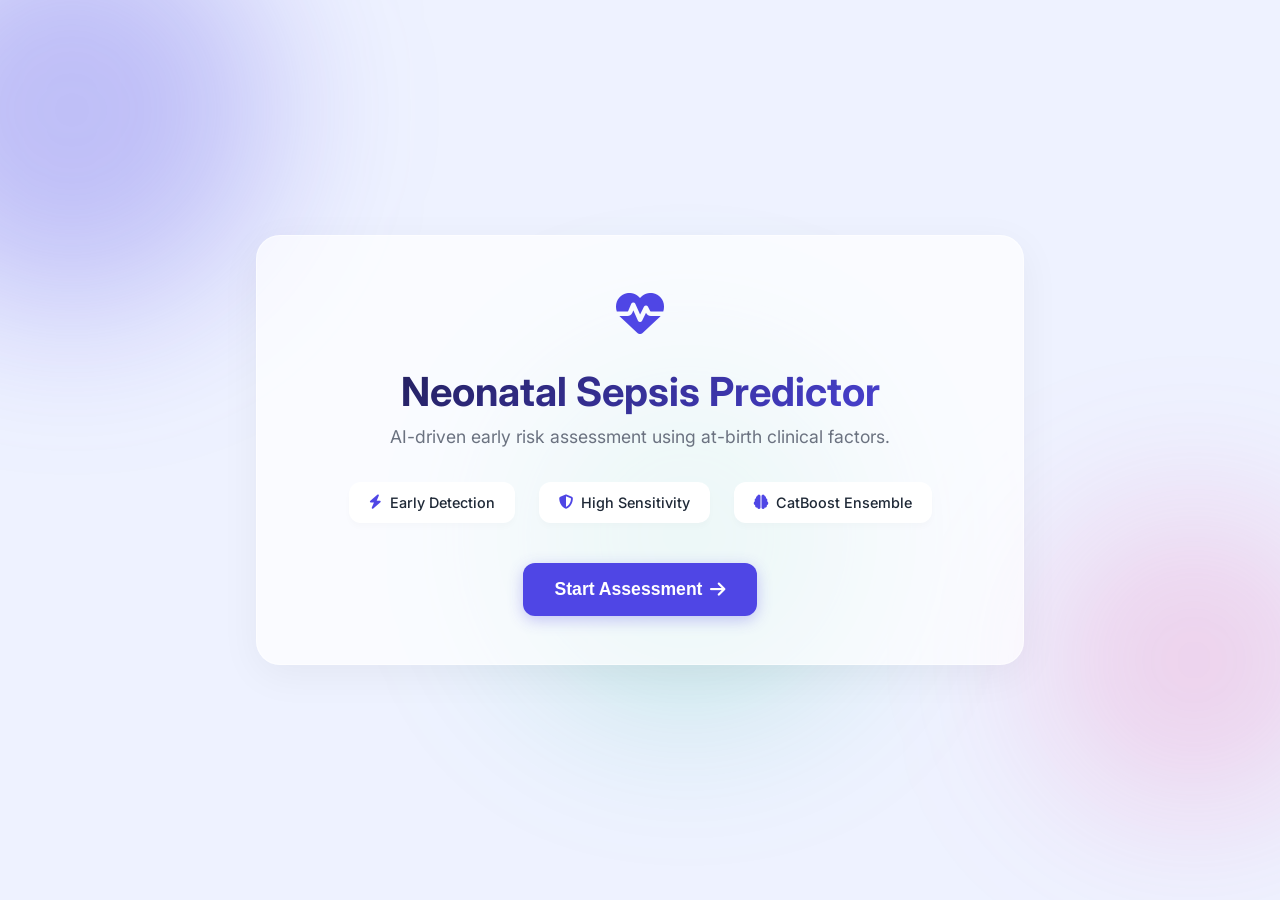
==== index.html @ ee47364d "fix: restructure for native zero-config vercel deployment" ====
<!DOCTYPE html>
<html lang="en">
<head>
    <meta charset="UTF-8">
    <meta name="viewport" content="width=device-width, initial-scale=1.0">
    <title>Neonatal Sepsis Predictor</title>
    <meta name="description" content="AI Early Sepsis Detection derived from clinical at-birth features.">
    <link rel="preconnect" href="https://fonts.googleapis.com">
    <link rel="preconnect" href="https://fonts.gstatic.com" crossorigin>
    <link href="https://fonts.googleapis.com/css2?family=Inter:wght@300;400;500;600;700&display=swap" rel="stylesheet">
    <link rel="stylesheet" href="styles.css">
    <!-- FontAwesome for icons -->
    <link rel="stylesheet" href="https://cdnjs.cloudflare.com/ajax/libs/font-awesome/6.4.0/css/all.min.css">
</head>
<body>
    
    <!-- Background Elements -->
    <div class="blob blob-1"></div>
    <div class="blob blob-2"></div>
    <div class="blob blob-3"></div>

    <div class="app-container">
        <!-- Landing Section -->
        <section id="landing" class="screen active">
            <div class="glass-panel landing-content">
                <div class="icon-pulse">
                    <i class="fa-solid fa-heart-pulse"></i>
                </div>
                <h1>Neonatal Sepsis Predictor</h1>
                <p class="subtitle">AI-driven early risk assessment using at-birth clinical factors.</p>
                
                <div class="features">
                    <div class="feature">
                        <i class="fa-solid fa-bolt"></i>
                        <span>Early Detection</span>
                    </div>
                    <div class="feature">
                        <i class="fa-solid fa-shield-halved"></i>
                        <span>High Sensitivity</span>
                    </div>
                    <div class="feature">
                        <i class="fa-solid fa-brain"></i>
                        <span>CatBoost Ensemble</span>
                    </div>
                </div>

                <button id="start-btn" class="btn btn-primary">
                    Start Assessment <i class="fa-solid fa-arrow-right"></i>
                </button>
            </div>
        </section>

        <!-- Prediction Form Section -->
        <section id="assessment" class="screen">
            <div class="glass-panel form-panel">
                <button class="back-btn" onclick="showScreen('landing')">
                    <i class="fa-solid fa-arrow-left"></i> Back
                </button>
                
                <h2>Clinical Assessment</h2>
                <p class="panel-desc">Enter the at-birth features below to evaluate early sepsis risk.</p>
                
                <form id="prediction-form">
                    <div class="form-grid">
                        <div class="form-group">
                            <label>Gestational Age (Weeks) <span class="req">*</span></label>
                            <input type="number" step="0.1" id="gestational_age_weeks" required placeholder="e.g. 38.5">
                        </div>

                        <div class="form-group">
                            <label>Birth Weight (kg) <span class="req">*</span></label>
                            <input type="number" step="0.01" id="birth_weight_kg" required placeholder="e.g. 3.2">
                        </div>

                        <div class="form-group">
                            <label>Maternal Age (Years) <span class="req">*</span></label>
                            <input type="number" step="1" id="maternal_age" required placeholder="e.g. 28">
                        </div>

                        <div class="form-group">
                            <label>Apgar 1 min <span class="req">*</span></label>
                            <input type="number" step="1" id="apgar_1min" required placeholder="e.g. 8">
                        </div>

                        <div class="form-group">
                            <label>Apgar 5 min <span class="req">*</span></label>
                            <input type="number" step="1" id="apgar_5min" required placeholder="e.g. 9">
                        </div>

                        <div class="form-group">
                            <label>Delivery Mode <span class="req">*</span></label>
                            <select id="delivery_mode" required>
                                <option value="Vaginal">Vaginal</option>
                                <option value="Cesarean">Cesarean</option>
                                <option value="Other">Other</option>
                            </select>
                        </div>
                    </div>

                    <h3 class="subsection-title">Conditions & Flags</h3>
                    <div class="checkbox-grid">
                        <label class="checkbox-label">
                            <input type="checkbox" id="low_birth_weight">
                            <span class="custom-checkbox"></span>
                            Low Birth Weight
                        </label>

                        <label class="checkbox-label">
                            <input type="checkbox" id="very_low_birth_weight">
                            <span class="custom-checkbox"></span>
                            Very Low Birth Weight
                        </label>

                        <label class="checkbox-label">
                            <input type="checkbox" id="young_mother">
                            <span class="custom-checkbox"></span>
                            Young Mother
                        </label>

                        <label class="checkbox-label">
                            <input type="checkbox" id="prom">
                            <span class="custom-checkbox"></span>
                            PROM (> 18h)
                        </label>

                        <label class="checkbox-label">
                            <input type="checkbox" id="maternal_infection">
                            <span class="custom-checkbox"></span>
                            Maternal Infection
                        </label>

                        <label class="checkbox-label">
                            <input type="checkbox" id="resuscitation_needed">
                            <span class="custom-checkbox"></span>
                            Resuscitation Needed
                        </label>
                    </div>

                    <button type="submit" class="btn btn-primary w-full" id="submit-btn">
                        <span>Analyze Risk</span>
                        <div class="loader" id="btn-loader" style="display: none;"></div>
                    </button>
                    <div id="form-error" class="error-text"></div>
                </form>
            </div>
        </section>

        <!-- Results Section -->
        <section id="results" class="screen">
            <div class="glass-panel result-panel">
                <div id="risk-badge" class="risk-badge">
                    <i class="fa-solid" id="risk-icon"></i>
                </div>
                
                <h2 id="risk-status">Risk Assessment</h2>
                
                <div class="prob-container">
                    <p class="prob-label">Overall Risk Probability</p>
                    <div class="prob-bar-bg">
                        <div class="prob-bar-fill" id="prob-fill"></div>
                    </div>
                    <p class="prob-value" id="prob-percentage">--%</p>
                </div>

                <div class="model-details">
                    <p>Powered by CatBoost Algorithm</p>
                    <p>Threshold for 85% Target Recall: <strong>40%</strong></p>
                </div>

                <p class="disclaimer">
                    <i class="fa-solid fa-triangle-exclamation"></i>
                    This tool is for clinical decision support only and should not replace clinical judgment.
                </p>

                <div class="action-buttons">
                    <button class="btn btn-secondary" onclick="showScreen('assessment')">Revise Data</button>
                    <button class="btn btn-primary" onclick="resetApp()">New Patient</button>
                </div>
            </div>
        </section>
    </div>

    <script src="app.js"></script>
</body>
</html>
---- styles.css ----
:root {
    --primary: #4F46E5;
    --primary-hover: #4338CA;
    --text-main: #1F2937;
    --text-muted: #6B7280;
    --bg-color: #EEF2FF;
    --glass-bg: rgba(255, 255, 255, 0.7);
    --glass-border: rgba(255, 255, 255, 0.5);
    --danger: #EF4444;
    --warning: #F59E0B;
    --success: #10B981;
}

* {
    box-sizing: border-box;
    margin: 0;
    padding: 0;
}

body {
    font-family: 'Inter', sans-serif;
    background-color: var(--bg-color);
    color: var(--text-main);
    min-height: 100vh;
    overflow-x: hidden;
    position: relative;
}

/* Background animated blobs for modern looks */
.blob {
    position: absolute;
    border-radius: 50%;
    filter: blur(80px);
    z-index: -1;
    animation: float 10s infinite ease-in-out alternate;
}

.blob-1 {
    width: 400px;
    height: 400px;
    background: rgba(79, 70, 229, 0.3);
    top: -10%;
    left: -10%;
}

.blob-2 {
    width: 300px;
    height: 300px;
    background: rgba(236, 72, 153, 0.2);
    bottom: 10%;
    right: -5%;
    animation-delay: 2s;
}

.blob-3 {
    width: 350px;
    height: 350px;
    background: rgba(16, 185, 129, 0.2);
    top: 40%;
    left: 40%;
    animation-delay: 4s;
}

@keyframes float {
    0% { transform: translate(0, 0) scale(1); }
    100% { transform: translate(30px, 50px) scale(1.1); }
}

.app-container {
    max-width: 800px;
    margin: 0 auto;
    padding: 2rem 1rem;
    min-height: 100vh;
    display: flex;
    align-items: center;
    justify-content: center;
}

.screen {
    display: none;
    width: 100%;
    animation: fadeIn 0.4s ease-out forwards;
}

.screen.active {
    display: block;
}

@keyframes fadeIn {
    from { opacity: 0; transform: translateY(10px); }
    to { opacity: 1; transform: translateY(0); }
}

/* Glassmorphism Panel */
.glass-panel {
    background: var(--glass-bg);
    backdrop-filter: blur(16px);
    -webkit-backdrop-filter: blur(16px);
    border: 1px solid var(--glass-border);
    border-radius: 24px;
    padding: 3rem 2rem;
    box-shadow: 0 10px 40px rgba(0, 0, 0, 0.05);
    text-align: center;
}

.form-panel {
    text-align: left;
    padding: 2.5rem;
}

h1 {
    font-size: 2.5rem;
    font-weight: 700;
    margin-bottom: 0.5rem;
    background: linear-gradient(135deg, #1E1B4B, #4F46E5);
    -webkit-background-clip: text;
    -webkit-text-fill-color: transparent;
}

h2 {
    font-size: 1.75rem;
    font-weight: 600;
    margin-bottom: 0.5rem;
}

.subtitle, .panel-desc {
    color: var(--text-muted);
    font-size: 1.1rem;
    margin-bottom: 2rem;
    line-height: 1.5;
}

.icon-pulse {
    font-size: 3rem;
    color: var(--primary);
    margin-bottom: 1.5rem;
    animation: pulse 2s infinite;
}

@keyframes pulse {
    0% { transform: scale(1); opacity: 1; }
    50% { transform: scale(1.1); opacity: 0.8; }
    100% { transform: scale(1); opacity: 1; }
}

.features {
    display: flex;
    justify-content: center;
    gap: 1.5rem;
    margin-bottom: 2.5rem;
    flex-wrap: wrap;
}

.feature {
    background: white;
    padding: 0.75rem 1.25rem;
    border-radius: 12px;
    font-size: 0.9rem;
    font-weight: 500;
    display: flex;
    align-items: center;
    gap: 0.5rem;
    box-shadow: 0 4px 6px rgba(0,0,0,0.02);
    color: var(--text-main);
}

.feature i {
    color: var(--primary);
}

.btn {
    padding: 1rem 2rem;
    border-radius: 12px;
    font-size: 1.1rem;
    font-weight: 600;
    cursor: pointer;
    transition: all 0.2s;
    border: none;
    display: inline-flex;
    align-items: center;
    justify-content: center;
    gap: 0.5rem;
}

.btn-primary {
    background: var(--primary);
    color: white;
    box-shadow: 0 4px 15px rgba(79, 70, 229, 0.3);
}

.btn-primary:hover {
    background: var(--primary-hover);
    transform: translateY(-2px);
    box-shadow: 0 6px 20px rgba(79, 70, 229, 0.4);
}

.btn-secondary {
    background: white;
    color: var(--text-main);
    border: 1px solid #E5E7EB;
}

.btn-secondary:hover {
    background: #F9FAFB;
    transform: translateY(-2px);
}

.w-full {
    width: 100%;
}

.back-btn {
    background: none;
    border: none;
    color: var(--text-muted);
    cursor: pointer;
    font-size: 0.9rem;
    font-weight: 500;
    margin-bottom: 1rem;
    transition: color 0.2s;
}

.back-btn:hover {
    color: var(--primary);
}

/* Form Styles */
.form-grid {
    display: grid;
    grid-template-columns: 1fr 1fr;
    gap: 1.5rem;
    margin-bottom: 2rem;
}

@media (max-width: 600px) {
    .form-grid {
        grid-template-columns: 1fr;
    }
}

.form-group {
    display: flex;
    flex-direction: column;
    gap: 0.4rem;
}

label {
    font-size: 0.9rem;
    font-weight: 500;
    color: var(--text-main);
}

.req {
    color: var(--danger);
}

input[type="number"], select {
    padding: 0.8rem 1rem;
    border-radius: 10px;
    border: 1px solid #D1D5DB;
    background: rgba(255, 255, 255, 0.8);
    font-family: inherit;
    font-size: 1rem;
    transition: all 0.2s;
    outline: none;
}

input[type="number"]:focus, select:focus {
    border-color: var(--primary);
    box-shadow: 0 0 0 3px rgba(79, 70, 229, 0.1);
}

.subsection-title {
    font-size: 1.1rem;
    font-weight: 600;
    margin-bottom: 1rem;
    padding-top: 1rem;
    border-top: 1px solid rgba(0,0,0,0.05);
}

.checkbox-grid {
    display: grid;
    grid-template-columns: 1fr 1fr;
    gap: 1rem;
    margin-bottom: 2rem;
}

.checkbox-label {
    display: flex;
    align-items: center;
    gap: 0.75rem;
    cursor: pointer;
    user-select: none;
}

.checkbox-label input {
    display: none;
}

.custom-checkbox {
    width: 20px;
    height: 20px;
    border-radius: 6px;
    border: 2px solid #D1D5DB;
    background: white;
    position: relative;
    transition: all 0.2s;
}

.checkbox-label input:checked + .custom-checkbox {
    background: var(--primary);
    border-color: var(--primary);
}

.checkbox-label input:checked + .custom-checkbox::after {
    content: '\f00c';
    font-family: 'Font Awesome 6 Free';
    font-weight: 900;
    color: white;
    font-size: 0.7rem;
    position: absolute;
    top: 50%;
    left: 50%;
    transform: translate(-50%, -50%);
}

.error-text {
    color: var(--danger);
    font-size: 0.9rem;
    margin-top: 1rem;
    text-align: center;
}

.loader {
    width: 20px;
    height: 20px;
    border: 3px solid rgba(255, 255, 255, 0.3);
    border-top-color: white;
    border-radius: 50%;
    animation: spin 1s linear infinite;
}

@keyframes spin {
    100% { transform: rotate(360deg); }
}

/* Result Styles */
.result-panel {
    display: flex;
    flex-direction: column;
    align-items: center;
}

.risk-badge {
    width: 80px;
    height: 80px;
    border-radius: 50%;
    display: flex;
    align-items: center;
    justify-content: center;
    font-size: 2.5rem;
    color: white;
    margin-bottom: 1.5rem;
}

.risk-badge.high {
    background: linear-gradient(135deg, #EF4444, #B91C1C);
    box-shadow: 0 10px 25px rgba(239, 68, 68, 0.3);
}

.risk-badge.low {
    background: linear-gradient(135deg, #10B981, #047857);
    box-shadow: 0 10px 25px rgba(16, 185, 129, 0.3);
}

.prob-container {
    width: 100%;
    max-width: 400px;
    margin: 2rem 0;
}

.prob-label {
    text-align: left;
    font-weight: 500;
    margin-bottom: 0.5rem;
}

.prob-bar-bg {
    width: 100%;
    height: 12px;
    background: #E5E7EB;
    border-radius: 10px;
    overflow: hidden;
}

.prob-bar-fill {
    height: 100%;
    width: 0%;
    transition: width 1s cubic-bezier(0.4, 0, 0.2, 1);
}

.high-risk-segment .prob-bar-fill { background: var(--danger); }
.low-risk-segment .prob-bar-fill { background: var(--success); }

.prob-value {
    text-align: right;
    font-size: 0.9rem;
    font-weight: 600;
    margin-top: 0.5rem;
}

.model-details {
    background: rgba(0,0,0,0.03);
    padding: 1rem;
    border-radius: 12px;
    font-size: 0.9rem;
    color: var(--text-muted);
    margin-bottom: 2rem;
    width: 100%;
}

.disclaimer {
    font-size: 0.85rem;
    color: var(--warning);
    margin-bottom: 2rem;
    display: flex;
    align-items: center;
    gap: 0.5rem;
    justify-content: center;
}

.action-buttons {
    display: flex;
    gap: 1rem;
    width: 100%;
    justify-content: center;
}
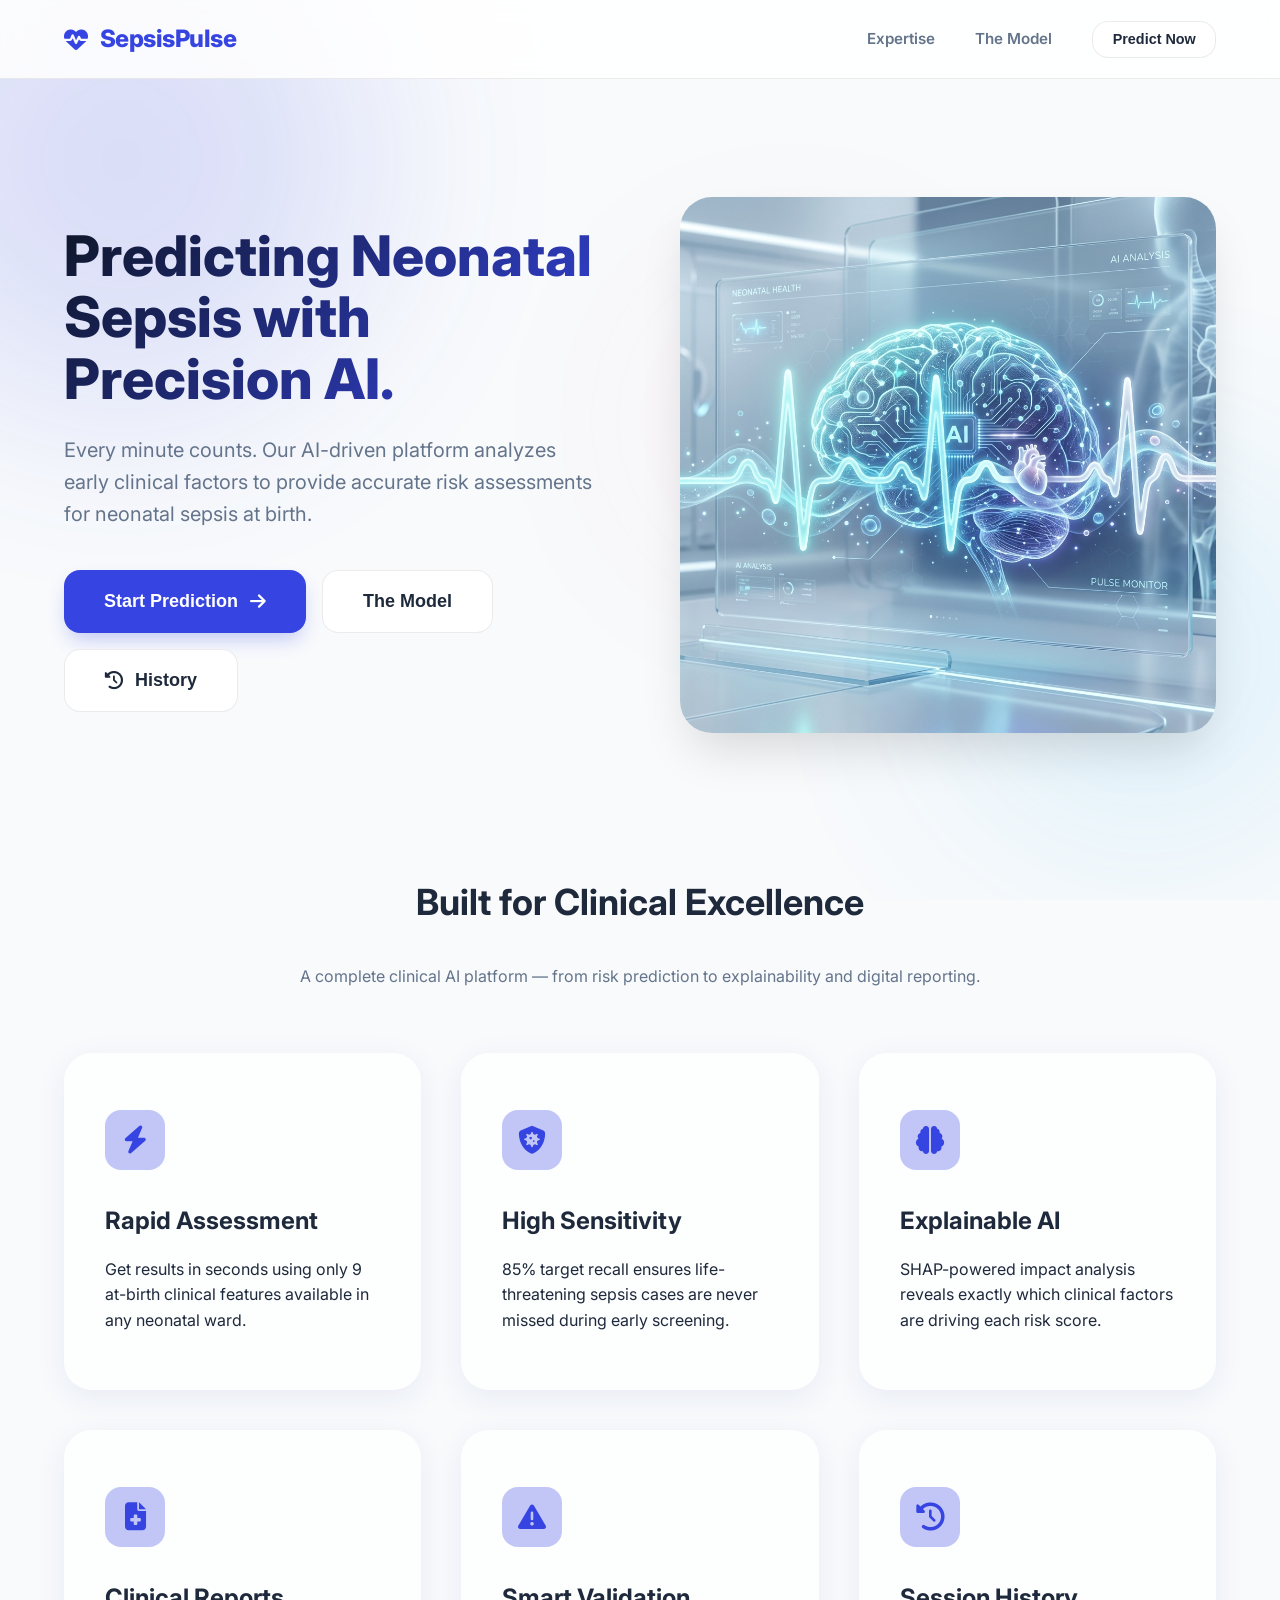
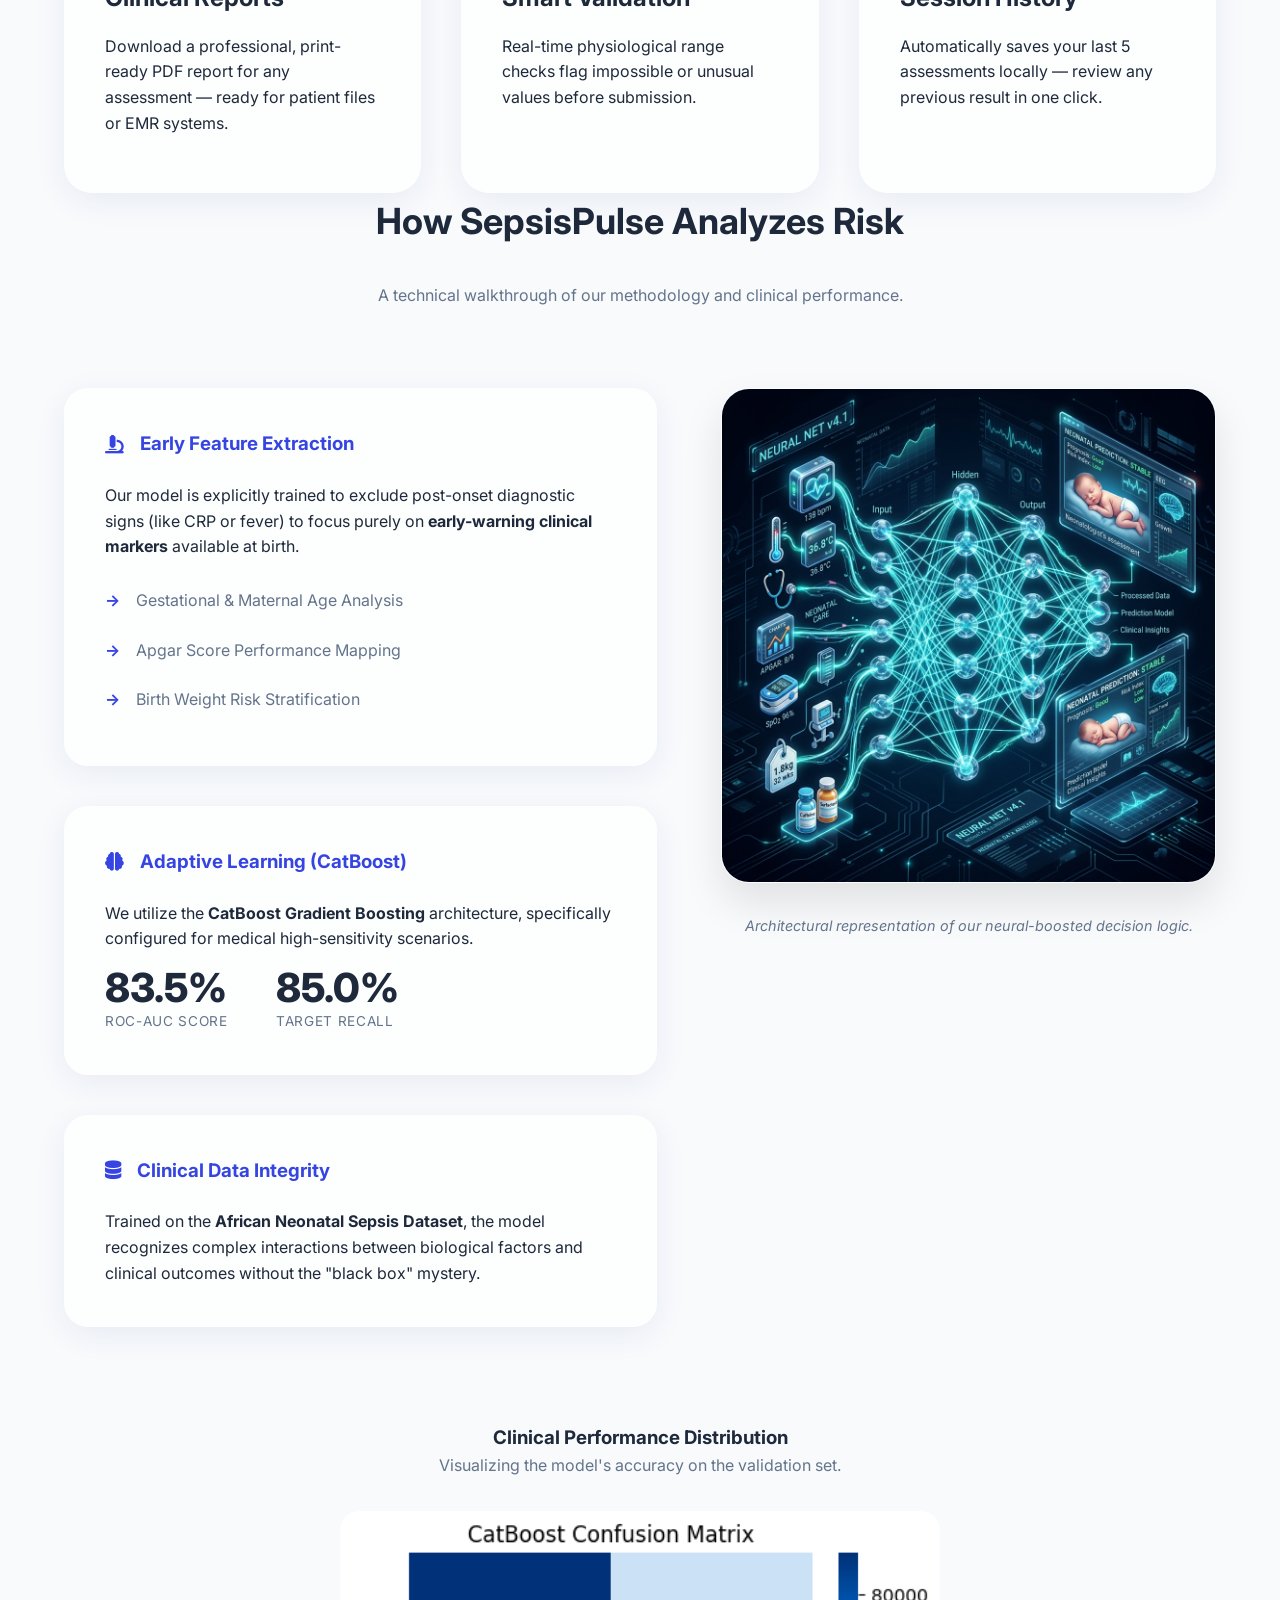
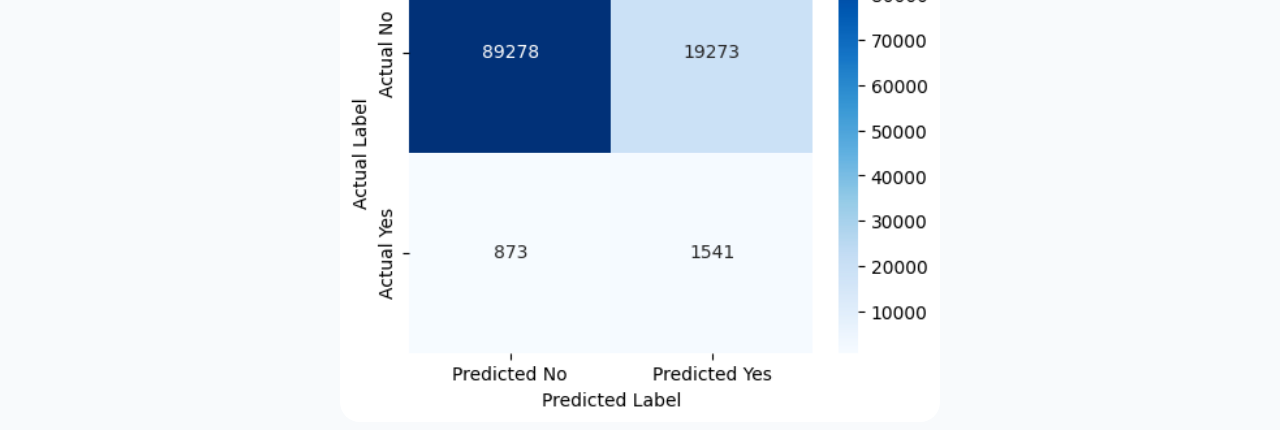
==== commit c792b4c9: "feat: Add premium UI, NeoSepNet dashboard, and clinical AI features - Redesigned landing page with g" ====
--- a/index.html
+++ b/index.html
@@ -3,182 +3,489 @@
 <head>
     <meta charset="UTF-8">
     <meta name="viewport" content="width=device-width, initial-scale=1.0">
-    <title>Neonatal Sepsis Predictor</title>
-    <meta name="description" content="AI Early Sepsis Detection derived from clinical at-birth features.">
+    <title>SepsisPulse | Early Neonatal Sepsis Detection</title>
+    <meta name="description" content="AI-driven early risk assessment for neonatal sepsis using advanced clinical modeling.">
+    
+    <!-- Fonts & Icons -->
     <link rel="preconnect" href="https://fonts.googleapis.com">
     <link rel="preconnect" href="https://fonts.gstatic.com" crossorigin>
-    <link href="https://fonts.googleapis.com/css2?family=Inter:wght@300;400;500;600;700&display=swap" rel="stylesheet">
+    <link href="https://fonts.googleapis.com/css2?family=Inter:wght@300;400;500;600;700;800&display=swap" rel="stylesheet">
+    <link rel="stylesheet" href="https://cdnjs.cloudflare.com/ajax/libs/font-awesome/6.4.0/css/all.min.css">
+    
     <link rel="stylesheet" href="styles.css">
-    <!-- FontAwesome for icons -->
-    <link rel="stylesheet" href="https://cdnjs.cloudflare.com/ajax/libs/font-awesome/6.4.0/css/all.min.css">
 </head>
 <body>
-    
-    <!-- Background Elements -->
-    <div class="blob blob-1"></div>
-    <div class="blob blob-2"></div>
-    <div class="blob blob-3"></div>
-
-    <div class="app-container">
-        <!-- Landing Section -->
-        <section id="landing" class="screen active">
-            <div class="glass-panel landing-content">
-                <div class="icon-pulse">
-                    <i class="fa-solid fa-heart-pulse"></i>
-                </div>
-                <h1>Neonatal Sepsis Predictor</h1>
-                <p class="subtitle">AI-driven early risk assessment using at-birth clinical factors.</p>
-                
-                <div class="features">
-                    <div class="feature">
-                        <i class="fa-solid fa-bolt"></i>
-                        <span>Early Detection</span>
-                    </div>
-                    <div class="feature">
-                        <i class="fa-solid fa-shield-halved"></i>
-                        <span>High Sensitivity</span>
-                    </div>
-                    <div class="feature">
-                        <i class="fa-solid fa-brain"></i>
-                        <span>CatBoost Ensemble</span>
-                    </div>
-                </div>
-
-                <button id="start-btn" class="btn btn-primary">
-                    Start Assessment <i class="fa-solid fa-arrow-right"></i>
-                </button>
+
+    <!-- Dynamic Background -->
+    <div class="bg-blobs">
+        <div class="blob blob-1"></div>
+        <div class="blob blob-2"></div>
+        <div class="blob blob-3"></div>
+    </div>
+
+    <!-- Navigation -->
+    <nav>
+        <div class="container">
+            <a href="#" class="logo">
+                <i class="fa-solid fa-heart-pulse"></i>
+                <span>SepsisPulse</span>
+            </a>
+            <ul class="nav-links">
+                <li><a href="#features">Expertise</a></li>
+                <li><a href="#" onclick="showScreen('model-screen')">The Model</a></li>
+                <li><button class="btn btn-secondary" onclick="showScreen('assessment')" style="padding: 0.6rem 1.2rem; font-size: 0.9rem;">Predict Now</button></li>
+            </ul>
+        </div>
+    </nav>
+
+    <!-- MAIN LANDING PAGE -->
+    <main id="landing-page" class="screen active">
+        <!-- Hero -->
+        <section class="container hero">
+            <div class="hero-content">
+                <h1>Predicting Neonatal Sepsis with <span style="color: var(--primary)">Precision AI</span>.</h1>
+                <p class="subtitle" style="font-size: 1.25rem; color: var(--text-muted); margin-bottom: 2.5rem;">
+                    Every minute counts. Our AI-driven platform analyzes early clinical factors to provide accurate risk assessments for neonatal sepsis at birth.
+                </p>
+                <div style="display: flex; gap: 1rem; flex-wrap: wrap;">
+                    <button class="btn btn-primary" onclick="showScreen('assessment')">
+                        Start Prediction <i class="fa-solid fa-arrow-right"></i>
+                    </button>
+                    <button class="btn btn-secondary" onclick="showScreen('model-screen')">The Model</button>
+                    <button class="btn btn-secondary" onclick="showScreen('history-screen')"><i class="fa-solid fa-clock-rotate-left"></i> History</button>
+                </div>
+            </div>
+            <div class="hero-image">
+                <img src="hero.png" alt="Neonatal AI Health Hero">
             </div>
         </section>
 
-        <!-- Prediction Form Section -->
-        <section id="assessment" class="screen">
-            <div class="glass-panel form-panel">
-                <button class="back-btn" onclick="showScreen('landing')">
-                    <i class="fa-solid fa-arrow-left"></i> Back
+        <!-- Features -->
+        <section id="features" class="container">
+            <div style="text-align: center; max-width: 700px; margin: 0 auto 4rem;">
+                <h2>Built for Clinical Excellence</h2>
+                <p style="color: var(--text-muted)">A complete clinical AI platform — from risk prediction to explainability and digital reporting.</p>
+            </div>
+
+            <div class="feature-grid" style="grid-template-columns: repeat(auto-fit, minmax(260px, 1fr));">
+                <div class="glass feature-card">
+                    <i class="fa-solid fa-bolt"></i>
+                    <h3>Rapid Assessment</h3>
+                    <p>Get results in seconds using only 9 at-birth clinical features available in any neonatal ward.</p>
+                </div>
+                <div class="glass feature-card">
+                    <i class="fa-solid fa-shield-virus"></i>
+                    <h3>High Sensitivity</h3>
+                    <p>85% target recall ensures life-threatening sepsis cases are never missed during early screening.</p>
+                </div>
+                <div class="glass feature-card">
+                    <i class="fa-solid fa-brain"></i>
+                    <h3>Explainable AI</h3>
+                    <p>SHAP-powered impact analysis reveals exactly which clinical factors are driving each risk score.</p>
+                </div>
+                <div class="glass feature-card">
+                    <i class="fa-solid fa-file-medical"></i>
+                    <h3>Clinical Reports</h3>
+                    <p>Download a professional, print-ready PDF report for any assessment — ready for patient files or EMR systems.</p>
+                </div>
+                <div class="glass feature-card">
+                    <i class="fa-solid fa-triangle-exclamation"></i>
+                    <h3>Smart Validation</h3>
+                    <p>Real-time physiological range checks flag impossible or unusual values before submission.</p>
+                </div>
+                <div class="glass feature-card">
+                    <i class="fa-solid fa-clock-rotate-left"></i>
+                    <h3>Session History</h3>
+                    <p>Automatically saves your last 5 assessments locally — review any previous result in one click.</p>
+                </div>
+            </div>
+        </section>
+
+        <!-- Model Insights Section -->
+        <section id="model" class="container">
+            <div class="model-header">
+                <h2>How SepsisPulse Analyzes Risk</h2>
+                <p style="color: var(--text-muted)">A technical walkthrough of our methodology and clinical performance.</p>
+            </div>
+
+            <div class="technical-grid">
+                <div class="technical-content">
+                    <div class="tech-card glass">
+                        <h3><i class="fa-solid fa-microscope"></i> Early Feature Extraction</h3>
+                        <p>Our model is explicitly trained to exclude post-onset diagnostic signs (like CRP or fever) to focus purely on <strong>early-warning clinical markers</strong> available at birth.</p>
+                        <ul class="tech-list" style="margin-top: 1rem;">
+                            <li>Gestational & Maternal Age Analysis</li>
+                            <li>Apgar Score Performance Mapping</li>
+                            <li>Birth Weight Risk Stratification</li>
+                        </ul>
+                    </div>
+
+                    <div class="tech-card glass">
+                        <h3><i class="fa-solid fa-brain"></i> Adaptive Learning (CatBoost)</h3>
+                        <p>We utilize the <strong>CatBoost Gradient Boosting</strong> architecture, specifically configured for medical high-sensitivity scenarios.</p>
+                        <div class="metric-highlight">
+                            <div class="metric-item">
+                                <span class="metric-value">83.5%</span>
+                                <span class="metric-label">ROC-AUC Score</span>
+                            </div>
+                            <div class="metric-item">
+                                <span class="metric-value">85.0%</span>
+                                <span class="metric-label">Target Recall</span>
+                            </div>
+                        </div>
+                    </div>
+
+                    <div class="tech-card glass">
+                        <h3><i class="fa-solid fa-database"></i> Clinical Data Integrity</h3>
+                        <p>Trained on the <strong>African Neonatal Sepsis Dataset</strong>, the model recognizes complex interactions between biological factors and clinical outcomes without the "black box" mystery.</p>
+                    </div>
+                </div>
+
+                <div class="tech-visual-container">
+                    <img src="training_visual.png" alt="Neural Training Flow" class="technical-snapshot">
+                    <p class="visual-caption">Architectural representation of our neural-boosted decision logic.</p>
+                </div>
+            </div>
+
+            <div class="confusion-matrix-box">
+                <h3>Clinical Performance Distribution</h3>
+                <p style="color: var(--text-muted); margin-bottom: 2rem;">Visualizing the model's accuracy on the validation set.</p>
+                <img src="output.png" alt="Confusion Matrix" class="matrix-image">
+            </div>
+        </section>
+    </main>
+
+    <!-- ASSESSMENT APP INTERFACE -->
+    <main id="assessment" class="screen">
+        <div class="app-wrapper">
+            <div class="glass form-panel">
+                <button class="btn btn-secondary" onclick="showScreen('landing-page')" style="padding: 0.5rem 1rem; font-size: 0.9rem; margin-bottom: 2rem;">
+                    <i class="fa-solid fa-arrow-left"></i> Back to Home
                 </button>
                 
-                <h2>Clinical Assessment</h2>
-                <p class="panel-desc">Enter the at-birth features below to evaluate early sepsis risk.</p>
-                
+                <div class="form-header">
+                    <h2>Clinical Risk Assessment</h2>
+                    <p style="color: var(--text-muted)">Please enter the patient data accurately for the most precise risk analysis.</p>
+                </div>
+
                 <form id="prediction-form">
                     <div class="form-grid">
                         <div class="form-group">
-                            <label>Gestational Age (Weeks) <span class="req">*</span></label>
-                            <input type="number" step="0.1" id="gestational_age_weeks" required placeholder="e.g. 38.5">
-                        </div>
-
-                        <div class="form-group">
-                            <label>Birth Weight (kg) <span class="req">*</span></label>
-                            <input type="number" step="0.01" id="birth_weight_kg" required placeholder="e.g. 3.2">
-                        </div>
-
-                        <div class="form-group">
-                            <label>Maternal Age (Years) <span class="req">*</span></label>
-                            <input type="number" step="1" id="maternal_age" required placeholder="e.g. 28">
-                        </div>
-
-                        <div class="form-group">
-                            <label>Apgar 1 min <span class="req">*</span></label>
-                            <input type="number" step="1" id="apgar_1min" required placeholder="e.g. 8">
-                        </div>
-
-                        <div class="form-group">
-                            <label>Apgar 5 min <span class="req">*</span></label>
-                            <input type="number" step="1" id="apgar_5min" required placeholder="e.g. 9">
-                        </div>
-
-                        <div class="form-group">
-                            <label>Delivery Mode <span class="req">*</span></label>
+                            <label>Gestational Age (Weeks)</label>
+                            <input type="number" step="0.1" id="gestational_age_weeks" required placeholder="e.g. 38.5" min="20" max="45">
+                            <span class="field-warning" id="warn-gestational_age_weeks"></span>
+                        </div>
+                        <div class="form-group">
+                            <label>Birth Weight (kg)</label>
+                            <input type="number" step="0.01" id="birth_weight_kg" required placeholder="e.g. 3.25" min="0.3" max="6">
+                            <span class="field-warning" id="warn-birth_weight_kg"></span>
+                        </div>
+                        <div class="form-group">
+                            <label>Maternal Age (Years)</label>
+                            <input type="number" step="1" id="maternal_age" required placeholder="e.g. 28" min="10" max="60">
+                            <span class="field-warning" id="warn-maternal_age"></span>
+                        </div>
+                        <div class="form-group">
+                            <label>Delivery Mode</label>
                             <select id="delivery_mode" required>
                                 <option value="Vaginal">Vaginal</option>
                                 <option value="Cesarean">Cesarean</option>
                                 <option value="Other">Other</option>
                             </select>
                         </div>
-                    </div>
-
-                    <h3 class="subsection-title">Conditions & Flags</h3>
-                    <div class="checkbox-grid">
-                        <label class="checkbox-label">
-                            <input type="checkbox" id="low_birth_weight">
-                            <span class="custom-checkbox"></span>
-                            Low Birth Weight
-                        </label>
-
-                        <label class="checkbox-label">
-                            <input type="checkbox" id="very_low_birth_weight">
-                            <span class="custom-checkbox"></span>
-                            Very Low Birth Weight
-                        </label>
-
-                        <label class="checkbox-label">
-                            <input type="checkbox" id="young_mother">
-                            <span class="custom-checkbox"></span>
-                            Young Mother
-                        </label>
-
-                        <label class="checkbox-label">
-                            <input type="checkbox" id="prom">
-                            <span class="custom-checkbox"></span>
-                            PROM (> 18h)
-                        </label>
-
-                        <label class="checkbox-label">
-                            <input type="checkbox" id="maternal_infection">
-                            <span class="custom-checkbox"></span>
-                            Maternal Infection
-                        </label>
-
-                        <label class="checkbox-label">
-                            <input type="checkbox" id="resuscitation_needed">
-                            <span class="custom-checkbox"></span>
-                            Resuscitation Needed
-                        </label>
-                    </div>
-
-                    <button type="submit" class="btn btn-primary w-full" id="submit-btn">
-                        <span>Analyze Risk</span>
+                        <div class="form-group">
+                            <label>Apgar 1 min</label>
+                            <input type="number" step="1" id="apgar_1min" required placeholder="0-10" min="0" max="10">
+                            <span class="field-warning" id="warn-apgar_1min"></span>
+                        </div>
+                        <div class="form-group">
+                            <label>Apgar 5 min</label>
+                            <input type="number" step="1" id="apgar_5min" required placeholder="0-10" min="0" max="10">
+                            <span class="field-warning" id="warn-apgar_5min"></span>
+                        </div>
+                    </div>
+
+                    <div class="checkbox-section">
+                        <h3 style="font-size: 1.1rem; margin-bottom: 1rem;">Clinical Flags & History</h3>
+                        <div class="checkbox-grid">
+                            <label class="checkbox-label">
+                                <input type="checkbox" id="low_birth_weight">
+                                <span>Low Birth Weight</span>
+                            </label>
+                            <label class="checkbox-label">
+                                <input type="checkbox" id="very_low_birth_weight">
+                                <span>Very Low Birth Weight</span>
+                            </label>
+                            <label class="checkbox-label">
+                                <input type="checkbox" id="young_mother">
+                                <span>Young Mother</span>
+                            </label>
+                            <label class="checkbox-label">
+                                <input type="checkbox" id="prom">
+                                <span>PROM (> 18h)</span>
+                            </label>
+                            <label class="checkbox-label">
+                                <input type="checkbox" id="maternal_infection">
+                                <span>Maternal Infection</span>
+                            </label>
+                            <label class="checkbox-label">
+                                <input type="checkbox" id="resuscitation_needed">
+                                <span>Resuscitation Needed</span>
+                            </label>
+                        </div>
+                    </div>
+
+                    <button type="submit" class="btn btn-primary w-full" style="margin-top: 3rem; width: 100%;" id="submit-btn">
+                        <span>Analyze Clinical Risk</span>
                         <div class="loader" id="btn-loader" style="display: none;"></div>
                     </button>
-                    <div id="form-error" class="error-text"></div>
+                    <div id="form-error" style="color: var(--accent); text-align: center; margin-top: 1rem;"></div>
                 </form>
             </div>
-        </section>
-
-        <!-- Results Section -->
-        <section id="results" class="screen">
-            <div class="glass-panel result-panel">
-                <div id="risk-badge" class="risk-badge">
-                    <i class="fa-solid" id="risk-icon"></i>
-                </div>
+        </div>
+    </main>
+
+    <!-- MODEL ARCHITECTURE DASHBOARD -->
+    <main id="model-screen" class="screen">
+        <div class="app-wrapper" style="max-width: 1100px;">
+            <div class="glass form-panel" style="position: relative; padding-top: 5rem;">
+                <button class="close-btn" onclick="showScreen('landing-page')">✕</button>
                 
-                <h2 id="risk-status">Risk Assessment</h2>
+                <div class="form-header">
+                    <h2>🧠 NeoSepNet — Model Architecture</h2>
+                    <p style="color: var(--text-muted)">A technical deep-dive into the AI driving our risk assessments.</p>
+                </div>
+
+                <div class="tab-container">
+                    <div class="tab-nav">
+                        <button class="tab-btn active" onclick="switchTab('tab-overview')">Overview</button>
+                        <button class="tab-btn" onclick="switchTab('tab-pipeline')">Pipeline Stages</button>
+                        <button class="tab-btn" onclick="switchTab('tab-features')">Features Used</button>
+                        <button class="tab-btn" onclick="switchTab('tab-rationale')">Why This Matters</button>
+                    </div>
+
+                    <div id="tab-overview" class="tab-content active">
+                        <div class="tech-card glass" style="margin-bottom: 2rem;">
+                            <p style="font-size: 1.1rem;">NeoSepNet predicts neonatal sepsis risk at birth using only 9 perinatal indicators — no post-onset lab data required.</p>
+                        </div>
+                        <div class="table-container glass">
+                            <table class="metrics-table">
+                                <thead>
+                                    <tr>
+                                        <th>Model</th>
+                                        <th>AUC-ROC</th>
+                                        <th>PR-AUC</th>
+                                        <th>F1-Score</th>
+                                    </tr>
+                                </thead>
+                                <tbody>
+                                    <tr>
+                                        <td><strong>XGBoost</strong></td>
+                                        <td>0.827</td>
+                                        <td>0.921</td>
+                                        <td>0.778</td>
+                                    </tr>
+                                    <tr class="highlight-row">
+                                        <td><strong>CatBoost</strong></td>
+                                        <td>0.835</td>
+                                        <td>0.928</td>
+                                        <td>0.789</td>
+                                    </tr>
+                                    <tr>
+                                        <td><strong>Ensemble</strong></td>
+                                        <td>0.832</td>
+                                        <td>0.926</td>
+                                        <td>0.784</td>
+                                    </tr>
+                                </tbody>
+                            </table>
+                        </div>
+                    </div>
+
+                    <div id="tab-pipeline" class="tab-content">
+                        <div class="stepper">
+                            <div class="step-card glass">
+                                <div class="step-icon">📥</div>
+                                <h4>Data Ingestion</h4>
+                                <p>African Neonatal Sepsis Dataset (n=10,000)</p>
+                            </div>
+                            <div class="step-card glass">
+                                <div class="step-icon">🔒</div>
+                                <h4>Anti-Leakage</h4>
+                                <p>Retains only 9 at-birth features</p>
+                            </div>
+                            <div class="step-card glass">
+                                <div class="step-icon">⚙️</div>
+                                <h4>Feature Eng.</h4>
+                                <p>Boolean casting & native encoding</p>
+                            </div>
+                            <div class="step-card glass">
+                                <div class="step-icon">🔀</div>
+                                <h4>Parallel training</h4>
+                                <p>XGBoost branch + CatBoost branch</p>
+                            </div>
+                            <div class="step-card glass">
+                                <div class="step-icon">🗳️</div>
+                                <h4>Soft-Voting</h4>
+                                <p>p̂_ens = (p̂_XGB + p̂_CAT) / 2</p>
+                            </div>
+                            <div class="step-card glass">
+                                <div class="step-icon">📊</div>
+                                <h4>Calibration</h4>
+                                <p>Recall ≥ 85% (τ* ≈ 0.38)</p>
+                            </div>
+                        </div>
+                    </div>
+
+                    <div id="tab-features" class="tab-content">
+                        <div class="feature-grid-auto">
+                            <div class="feat-mini-card glass">
+                                <span>🗓️</span>
+                                <div>
+                                    <strong>Gestational Age</strong>
+                                    <small>weeks</small>
+                                </div>
+                            </div>
+                            <div class="feat-mini-card glass">
+                                <span>⚖️</span>
+                                <div>
+                                    <strong>Birth Weight</strong>
+                                    <small>kg</small>
+                                </div>
+                            </div>
+                            <div class="feat-mini-card glass">
+                                <span style="color: #ef4444;">🔴</span>
+                                <div>
+                                    <strong>Low Birth Weight</strong>
+                                    <small>&lt; 2.5 kg</small>
+                                </div>
+                            </div>
+                            <div class="feat-mini-card glass">
+                                <span style="color: #ef4444;">🔴</span>
+                                <div>
+                                    <strong>Very Low Weight</strong>
+                                    <small>&lt; 1.5 kg</small>
+                                </div>
+                            </div>
+                            <div class="feat-mini-card glass">
+                                <span>👩</span>
+                                <div>
+                                    <strong>Maternal Age</strong>
+                                    <small>years</small>
+                                </div>
+                            </div>
+                            <div class="feat-mini-card glass">
+                                <span style="color: #f59e0b;">⚠️</span>
+                                <div>
+                                    <strong>Young Mother</strong>
+                                    <small>&lt; 18</small>
+                                </div>
+                            </div>
+                            <div class="feat-mini-card glass">
+                                <span>💧</span>
+                                <div>
+                                    <strong>PROM</strong>
+                                    <small>&gt; 18h rupture</small>
+                                </div>
+                            </div>
+                            <div class="feat-mini-card glass">
+                                <span>🦠</span>
+                                <div>
+                                    <strong>Infection</strong>
+                                    <small>Maternal proxy</small>
+                                </div>
+                            </div>
+                            <div class="feat-mini-card glass">
+                                <span>🏥</span>
+                                <div>
+                                    <strong>Delivery Mode</strong>
+                                    <small>Method type</small>
+                                </div>
+                            </div>
+                        </div>
+                    </div>
+
+                    <div id="tab-rationale" class="tab-content">
+                        <div class="rationale-grid">
+                            <div class="rationale-card glass danger">
+                                <h4><i class="fa-solid fa-triangle-exclamation"></i> False Negative Risk</h4>
+                                <p>A missed sepsis case can progress to septic shock within hours — our <strong>85% recall threshold</strong> ensures minimal missed diagnoses in critical early windows.</p>
+                            </div>
+                            <div class="rationale-card glass warning">
+                                <h4><i class="fa-solid fa-hand-holding-medical"></i> False Positive Cost</h4>
+                                <p>A false positive results primarily in a short, reversible course of antibiotic prophylaxis. This is clinically acceptable given the high survival benefit of early intervention.</p>
+                            </div>
+                        </div>
+                    </div>
+                </div>
+            </div>
+        </div>
+    </main>
+
+    <!-- RESULTS INTERFACE -->
+    <main id="results" class="screen">
+        <div class="app-wrapper">
+            <div class="glass results-panel print-panel">
+
+                <!-- Print Header (only visible when printing) -->
+                <div class="print-header">
+                    <h2>SepsisPulse Clinical Assessment Report</h2>
+                    <p id="print-timestamp"></p>
+                </div>
+
+                <div class="risk-circle-container">
+                    <div class="risk-circle" id="risk-display-circle">
+                        <div class="risk-value" id="prob-percentage">0%</div>
+                    </div>
+                </div>
                 
-                <div class="prob-container">
-                    <p class="prob-label">Overall Risk Probability</p>
-                    <div class="prob-bar-bg">
-                        <div class="prob-bar-fill" id="prob-fill"></div>
-                    </div>
-                    <p class="prob-value" id="prob-percentage">--%</p>
-                </div>
-
-                <div class="model-details">
-                    <p>Powered by CatBoost Algorithm</p>
-                    <p>Threshold for 85% Target Recall: <strong>40%</strong></p>
-                </div>
-
-                <p class="disclaimer">
-                    <i class="fa-solid fa-triangle-exclamation"></i>
-                    This tool is for clinical decision support only and should not replace clinical judgment.
+                <div id="risk-badge" class="risk-badge">Analyzing...</div>
+                <h2 id="risk-status" style="margin-top: 1.5rem;">Calculating Results</h2>
+                
+                <div class="model-info">
+                    <p>Analysis performed via <strong>CatBoost Ensemble v1.2</strong></p>
+                    <p style="font-size: 0.85rem; margin-top: 0.5rem; opacity: 0.7;">
+                        Configured for <strong>Medical Sensitivity Priority</strong>.
+                    </p>
+                </div>
+
+                <!-- Feature 1: Impact Analysis -->
+                <div id="impact-analysis" class="impact-analysis-box glass">
+                    <h4 class="impact-title"><i class="fa-solid fa-chart-bar"></i> AI Reasoning — Feature Impact</h4>
+                    <div id="impact-list"></div>
+                </div>
+
+                <!-- Feature 2: Actions -->
+                <div style="display:flex; gap:1rem; justify-content:center; flex-wrap:wrap; margin-top:2.5rem;" class="no-print">
+                    <button class="btn btn-secondary" onclick="showScreen('assessment')">Adjust Data</button>
+                    <button class="btn btn-primary" onclick="printReport()"><i class="fa-solid fa-file-medical"></i> Download Report</button>
+                    <button class="btn btn-secondary" onclick="resetApp()">New Patient</button>
+                </div>
+
+                <p style="font-size:0.8rem; color:var(--text-muted); margin-top:3rem; max-width:500px; margin-left:auto; margin-right:auto;" class="no-print">
+                    <i class="fa-solid fa-circle-info"></i> This tool provides an algorithmic risk estimate. Not a definitive diagnosis.
                 </p>
-
-                <div class="action-buttons">
-                    <button class="btn btn-secondary" onclick="showScreen('assessment')">Revise Data</button>
-                    <button class="btn btn-primary" onclick="resetApp()">New Patient</button>
-                </div>
-            </div>
-        </section>
-    </div>
+            </div>
+        </div>
+    </main>
+
+    <!-- HISTORY SCREEN -->
+    <main id="history-screen" class="screen">
+        <div class="app-wrapper" style="max-width:900px;">
+            <div class="glass form-panel" style="position:relative;">
+                <button class="close-btn" onclick="showScreen('landing-page')">✕</button>
+                <div class="form-header">
+                    <h2><i class="fa-solid fa-clock-rotate-left"></i> Recent Assessments</h2>
+                    <p style="color:var(--text-muted)">Your last 5 clinical assessments, stored locally on this device.</p>
+                </div>
+                <div id="history-list" style="display:flex; flex-direction:column; gap:1rem; margin-top:2rem;"></div>
+                <div style="display:flex; gap:1rem; margin-top:2rem;">
+                    <button class="btn btn-secondary" onclick="clearHistory()"><i class="fa-solid fa-trash"></i> Clear History</button>
+                    <button class="btn btn-primary" onclick="showScreen('assessment')">New Assessment</button>
+                </div>
+            </div>
+        </div>
+    </main>
 
     <script src="app.js"></script>
 </body>
--- a/styles.css
+++ b/styles.css
@@ -1,14 +1,25 @@
 :root {
-    --primary: #4F46E5;
-    --primary-hover: #4338CA;
-    --text-main: #1F2937;
-    --text-muted: #6B7280;
-    --bg-color: #EEF2FF;
+    /* Color Palette - HSL for better control */
+    --p-h: 235;
+    --p-s: 75%;
+    --p-l: 55%;
+    
+    --primary: hsl(var(--p-h), var(--p-s), var(--p-l));
+    --primary-glow: hsla(var(--p-h), var(--p-s), var(--p-l), 0.3);
+    --secondary: #0ea5e9;
+    --accent: #f43f5e;
+    
+    --bg-dark: #0f172a;
+    --bg-light: #f8fafc;
+    --text-main: #1e293b;
+    --text-muted: #64748b;
+    --text-on-dark: #f1f5f9;
+    
     --glass-bg: rgba(255, 255, 255, 0.7);
-    --glass-border: rgba(255, 255, 255, 0.5);
-    --danger: #EF4444;
-    --warning: #F59E0B;
-    --success: #10B981;
+    --glass-border: rgba(255, 255, 255, 0.4);
+    --glass-shadow: 0 8px 32px 0 rgba(31, 38, 135, 0.07);
+    
+    --transition: all 0.4s cubic-bezier(0.4, 0, 0.2, 1);
 }
 
 * {
@@ -17,421 +28,887 @@
     padding: 0;
 }
 
+html {
+    scroll-behavior: smooth;
+}
+
 body {
     font-family: 'Inter', sans-serif;
-    background-color: var(--bg-color);
+    background-color: var(--bg-light);
     color: var(--text-main);
-    min-height: 100vh;
+    line-height: 1.6;
     overflow-x: hidden;
     position: relative;
 }
 
-/* Background animated blobs for modern looks */
+/* --- Layout Components --- */
+.container {
+    max-width: 1200px;
+    margin: 0 auto;
+    padding: 0 1.5rem;
+}
+
+section {
+    padding: 6rem 0;
+}
+
+.screen {
+    display: none;
+    animation: slideUp 0.6s ease-out forwards;
+}
+
+.screen.active {
+    display: block;
+}
+
+@keyframes slideUp {
+    from { opacity: 0; transform: translateY(30px); }
+    to { opacity: 1; transform: translateY(0); }
+}
+
+/* --- Navigation --- */
+nav {
+    position: fixed;
+    top: 0;
+    left: 0;
+    right: 0;
+    z-index: 1000;
+    background: rgba(255, 255, 255, 0.85);
+    backdrop-filter: blur(12px);
+    -webkit-backdrop-filter: blur(12px);
+    border-bottom: 1px solid rgba(0, 0, 0, 0.08);
+    padding: 1.25rem 0;
+    transition: var(--transition);
+}
+
+nav .container {
+    display: flex;
+    justify-content: space-between;
+    align-items: center;
+}
+
+.logo {
+    display: flex;
+    align-items: center;
+    gap: 0.75rem;
+    font-weight: 800;
+    font-size: 1.5rem;
+    color: var(--primary);
+    text-decoration: none;
+    letter-spacing: -0.02em;
+}
+
+.nav-links {
+    display: flex;
+    align-items: center;
+    gap: 2.5rem;
+    list-style: none;
+}
+
+.nav-links a {
+    text-decoration: none;
+    color: var(--text-muted);
+    font-weight: 600;
+    font-size: 0.95rem;
+    transition: var(--transition);
+}
+
+.nav-links a:hover {
+    color: var(--primary);
+}
+
+/* --- Background Blobs --- */
+.bg-blobs {
+    position: fixed;
+    top: 0;
+    left: 0;
+    width: 100%;
+    height: 100%;
+    z-index: -1;
+    overflow: hidden;
+    pointer-events: none;
+}
+
 .blob {
     position: absolute;
     border-radius: 50%;
-    filter: blur(80px);
-    z-index: -1;
-    animation: float 10s infinite ease-in-out alternate;
+    filter: blur(100px);
+    opacity: 0.5;
+    animation: float 20s infinite alternate linear;
 }
 
 .blob-1 {
+    width: 500px;
+    height: 500px;
+    background: var(--primary-glow);
+    top: -10%;
+    left: -10%;
+}
+
+.blob-2 {
     width: 400px;
     height: 400px;
-    background: rgba(79, 70, 229, 0.3);
-    top: -10%;
-    left: -10%;
-}
-
-.blob-2 {
+    background: rgba(14, 165, 233, 0.2);
+    bottom: 5%;
+    right: -5%;
+    animation-delay: -5s;
+}
+
+.blob-3 {
     width: 300px;
     height: 300px;
-    background: rgba(236, 72, 153, 0.2);
-    bottom: 10%;
-    right: -5%;
-    animation-delay: 2s;
-}
-
-.blob-3 {
-    width: 350px;
-    height: 350px;
-    background: rgba(16, 185, 129, 0.2);
-    top: 40%;
-    left: 40%;
-    animation-delay: 4s;
+    background: rgba(244, 63, 94, 0.1);
+    top: 30%;
+    left: 50%;
+    animation-delay: -10s;
 }
 
 @keyframes float {
-    0% { transform: translate(0, 0) scale(1); }
-    100% { transform: translate(30px, 50px) scale(1.1); }
-}
-
-.app-container {
-    max-width: 800px;
-    margin: 0 auto;
-    padding: 2rem 1rem;
-    min-height: 100vh;
-    display: flex;
-    align-items: center;
-    justify-content: center;
-}
-
-.screen {
-    display: none;
-    width: 100%;
-    animation: fadeIn 0.4s ease-out forwards;
-}
-
-.screen.active {
-    display: block;
-}
-
-@keyframes fadeIn {
-    from { opacity: 0; transform: translateY(10px); }
-    to { opacity: 1; transform: translateY(0); }
-}
-
-/* Glassmorphism Panel */
-.glass-panel {
+    0% { transform: translate(0, 0) scale(1) rotate(0deg); }
+    33% { transform: translate(50px, 80px) scale(1.1) rotate(120deg); }
+    66% { transform: translate(-40px, 40px) scale(0.9) rotate(240deg); }
+    100% { transform: translate(0, 0) scale(1) rotate(360deg); }
+}
+
+/* --- Glass Panels --- */
+.glass {
     background: var(--glass-bg);
     backdrop-filter: blur(16px);
     -webkit-backdrop-filter: blur(16px);
     border: 1px solid var(--glass-border);
     border-radius: 24px;
-    padding: 3rem 2rem;
-    box-shadow: 0 10px 40px rgba(0, 0, 0, 0.05);
-    text-align: center;
-}
-
-.form-panel {
-    text-align: left;
-    padding: 2.5rem;
-}
-
+    box-shadow: var(--glass-shadow);
+}
+
+/* --- Typography --- */
 h1 {
-    font-size: 2.5rem;
-    font-weight: 700;
-    margin-bottom: 0.5rem;
-    background: linear-gradient(135deg, #1E1B4B, #4F46E5);
+    font-size: 3.5rem;
+    line-height: 1.1;
+    font-weight: 800;
+    margin-bottom: 1.5rem;
+    background: linear-gradient(135deg, var(--bg-dark), var(--primary));
     -webkit-background-clip: text;
     -webkit-text-fill-color: transparent;
 }
 
 h2 {
-    font-size: 1.75rem;
-    font-weight: 600;
-    margin-bottom: 0.5rem;
-}
-
-.subtitle, .panel-desc {
-    color: var(--text-muted);
-    font-size: 1.1rem;
+    font-size: 2.25rem;
+    font-weight: 700;
     margin-bottom: 2rem;
-    line-height: 1.5;
-}
-
-.icon-pulse {
-    font-size: 3rem;
-    color: var(--primary);
-    margin-bottom: 1.5rem;
-    animation: pulse 2s infinite;
-}
-
-@keyframes pulse {
-    0% { transform: scale(1); opacity: 1; }
-    50% { transform: scale(1.1); opacity: 0.8; }
-    100% { transform: scale(1); opacity: 1; }
-}
-
-.features {
-    display: flex;
-    justify-content: center;
-    gap: 1.5rem;
-    margin-bottom: 2.5rem;
-    flex-wrap: wrap;
-}
-
-.feature {
-    background: white;
-    padding: 0.75rem 1.25rem;
-    border-radius: 12px;
-    font-size: 0.9rem;
-    font-weight: 500;
-    display: flex;
-    align-items: center;
-    gap: 0.5rem;
-    box-shadow: 0 4px 6px rgba(0,0,0,0.02);
-    color: var(--text-main);
-}
-
-.feature i {
-    color: var(--primary);
-}
-
+}
+
+/* --- Hero Section --- */
+.hero {
+    display: flex;
+    align-items: center;
+    justify-content: space-between;
+    gap: 5rem;
+    padding-top: 8rem;
+    min-height: 90vh;
+}
+
+.hero-content {
+    flex: 1;
+}
+
+.hero-image {
+    flex: 1;
+    position: relative;
+}
+
+.hero-image img {
+    width: 100%;
+    border-radius: 32px;
+    box-shadow: 0 25px 50px -12px rgba(0, 0, 0, 0.15);
+    animation: imageIn 1s cubic-bezier(0.23, 1, 0.320, 1);
+}
+
+@keyframes imageIn {
+    from { opacity: 0; transform: scale(0.9) translateX(30px); }
+    to { opacity: 1; transform: scale(1) translateX(0); }
+}
+
+/* --- Buttons --- */
 .btn {
-    padding: 1rem 2rem;
-    border-radius: 12px;
-    font-size: 1.1rem;
+    display: inline-flex;
+    align-items: center;
+    gap: 0.75rem;
+    padding: 1.25rem 2.5rem;
+    border-radius: 16px;
+    font-size: 1.125rem;
     font-weight: 600;
     cursor: pointer;
-    transition: all 0.2s;
+    text-decoration: none;
+    transition: var(--transition);
     border: none;
-    display: inline-flex;
-    align-items: center;
-    justify-content: center;
-    gap: 0.5rem;
+    outline: none;
 }
 
 .btn-primary {
     background: var(--primary);
     color: white;
-    box-shadow: 0 4px 15px rgba(79, 70, 229, 0.3);
+    box-shadow: 0 10px 20px -5px var(--primary-glow);
 }
 
 .btn-primary:hover {
-    background: var(--primary-hover);
-    transform: translateY(-2px);
-    box-shadow: 0 6px 20px rgba(79, 70, 229, 0.4);
+    transform: translateY(-4px);
+    box-shadow: 0 15px 30px -5px var(--primary-glow);
+    filter: brightness(1.1);
 }
 
 .btn-secondary {
     background: white;
     color: var(--text-main);
-    border: 1px solid #E5E7EB;
+    border: 1px solid rgba(0, 0, 0, 0.08);
 }
 
 .btn-secondary:hover {
-    background: #F9FAFB;
+    background: #fdfdfd;
     transform: translateY(-2px);
-}
-
-.w-full {
-    width: 100%;
-}
-
-.back-btn {
-    background: none;
-    border: none;
-    color: var(--text-muted);
-    cursor: pointer;
-    font-size: 0.9rem;
-    font-weight: 500;
+    border-color: var(--primary);
+}
+
+/* --- Features Section --- */
+#features {
+    padding-top: 4rem;
+}
+
+.feature-grid {
+    display: grid;
+    grid-template-columns: repeat(auto-fit, minmax(320px, 1fr));
+    gap: 2.5rem;
+    margin-top: 4rem;
+}
+
+.feature-card {
+    padding: 3.5rem 2.5rem;
+    border-radius: 28px;
+    transition: var(--transition);
+}
+
+.feature-card i {
+    display: inline-flex;
+    align-items: center;
+    justify-content: center;
+    width: 60px;
+    height: 60px;
+    background: var(--primary-glow);
+    border-radius: 16px;
+    font-size: 1.75rem;
+    margin-bottom: 2rem;
+    color: var(--primary);
+}
+
+.feature-card h3 {
+    font-size: 1.5rem;
     margin-bottom: 1rem;
-    transition: color 0.2s;
-}
-
-.back-btn:hover {
-    color: var(--primary);
-}
-
-/* Form Styles */
+}
+
+/* --- Form Styles --- */
+.app-wrapper {
+    max-width: 900px;
+    margin: 0 auto;
+    padding: 8rem 1rem;
+}
+
+.form-panel {
+    padding: 4rem;
+    text-align: left;
+}
+
+.form-header {
+    margin-bottom: 3rem;
+    text-align: center;
+}
+
 .form-grid {
     display: grid;
-    grid-template-columns: 1fr 1fr;
+    grid-template-columns: repeat(2, 1fr);
     gap: 1.5rem;
-    margin-bottom: 2rem;
-}
-
-@media (max-width: 600px) {
-    .form-grid {
-        grid-template-columns: 1fr;
-    }
+    margin-bottom: 3rem;
 }
 
 .form-group {
     display: flex;
     flex-direction: column;
-    gap: 0.4rem;
-}
-
-label {
-    font-size: 0.9rem;
-    font-weight: 500;
-    color: var(--text-main);
-}
-
-.req {
-    color: var(--danger);
-}
-
-input[type="number"], select {
-    padding: 0.8rem 1rem;
-    border-radius: 10px;
-    border: 1px solid #D1D5DB;
-    background: rgba(255, 255, 255, 0.8);
+    gap: 0.5rem;
+}
+
+.form-group label {
+    font-size: 0.875rem;
+    font-weight: 600;
+    color: var(--text-muted);
+    text-transform: uppercase;
+    letter-spacing: 0.05em;
+}
+
+input, select {
+    padding: 1rem;
+    border-radius: 12px;
+    border: 2px solid #e2e8f0;
     font-family: inherit;
     font-size: 1rem;
-    transition: all 0.2s;
+    background: rgba(255, 255, 255, 0.5);
+    transition: var(--transition);
+}
+
+input:focus, select:focus {
+    border-color: var(--primary);
+    background: white;
+    box-shadow: 0 0 0 4px var(--primary-glow);
     outline: none;
 }
 
-input[type="number"]:focus, select:focus {
-    border-color: var(--primary);
-    box-shadow: 0 0 0 3px rgba(79, 70, 229, 0.1);
-}
-
-.subsection-title {
-    font-size: 1.1rem;
-    font-weight: 600;
-    margin-bottom: 1rem;
-    padding-top: 1rem;
-    border-top: 1px solid rgba(0,0,0,0.05);
+.checkbox-section {
+    margin-top: 2rem;
+    padding-top: 2rem;
+    border-top: 1px solid rgba(0, 0, 0, 0.05);
 }
 
 .checkbox-grid {
     display: grid;
-    grid-template-columns: 1fr 1fr;
+    grid-template-columns: repeat(2, 1fr);
+    gap: 1.25rem;
+    margin-top: 1.5rem;
+}
+
+.checkbox-label {
+    display: flex;
+    align-items: center;
     gap: 1rem;
-    margin-bottom: 2rem;
-}
-
-.checkbox-label {
-    display: flex;
-    align-items: center;
-    gap: 0.75rem;
     cursor: pointer;
-    user-select: none;
-}
-
-.checkbox-label input {
-    display: none;
-}
-
-.custom-checkbox {
-    width: 20px;
-    height: 20px;
-    border-radius: 6px;
-    border: 2px solid #D1D5DB;
     background: white;
-    position: relative;
-    transition: all 0.2s;
-}
-
-.checkbox-label input:checked + .custom-checkbox {
-    background: var(--primary);
-    border-color: var(--primary);
-}
-
-.checkbox-label input:checked + .custom-checkbox::after {
-    content: '\f00c';
-    font-family: 'Font Awesome 6 Free';
-    font-weight: 900;
-    color: white;
-    font-size: 0.7rem;
-    position: absolute;
-    top: 50%;
-    left: 50%;
-    transform: translate(-50%, -50%);
-}
-
-.error-text {
-    color: var(--danger);
-    font-size: 0.9rem;
-    margin-top: 1rem;
-    text-align: center;
-}
-
-.loader {
-    width: 20px;
-    height: 20px;
-    border: 3px solid rgba(255, 255, 255, 0.3);
-    border-top-color: white;
-    border-radius: 50%;
-    animation: spin 1s linear infinite;
-}
-
-@keyframes spin {
-    100% { transform: rotate(360deg); }
-}
-
-/* Result Styles */
-.result-panel {
-    display: flex;
-    flex-direction: column;
-    align-items: center;
-}
-
-.risk-badge {
-    width: 80px;
-    height: 80px;
-    border-radius: 50%;
-    display: flex;
-    align-items: center;
-    justify-content: center;
-    font-size: 2.5rem;
-    color: white;
-    margin-bottom: 1.5rem;
-}
-
-.risk-badge.high {
-    background: linear-gradient(135deg, #EF4444, #B91C1C);
-    box-shadow: 0 10px 25px rgba(239, 68, 68, 0.3);
-}
-
-.risk-badge.low {
-    background: linear-gradient(135deg, #10B981, #047857);
-    box-shadow: 0 10px 25px rgba(16, 185, 129, 0.3);
-}
-
-.prob-container {
-    width: 100%;
-    max-width: 400px;
-    margin: 2rem 0;
-}
-
-.prob-label {
-    text-align: left;
-    font-weight: 500;
-    margin-bottom: 0.5rem;
-}
-
-.prob-bar-bg {
-    width: 100%;
-    height: 12px;
-    background: #E5E7EB;
-    border-radius: 10px;
-    overflow: hidden;
-}
-
-.prob-bar-fill {
-    height: 100%;
-    width: 0%;
-    transition: width 1s cubic-bezier(0.4, 0, 0.2, 1);
-}
-
-.high-risk-segment .prob-bar-fill { background: var(--danger); }
-.low-risk-segment .prob-bar-fill { background: var(--success); }
-
-.prob-value {
-    text-align: right;
-    font-size: 0.9rem;
-    font-weight: 600;
-    margin-top: 0.5rem;
-}
-
-.model-details {
-    background: rgba(0,0,0,0.03);
     padding: 1rem;
     border-radius: 12px;
+    border: 1.5px solid transparent;
+    transition: var(--transition);
+}
+
+.checkbox-label:hover {
+    background: #f1f5f9;
+}
+
+.checkbox-label input {
+    width: 24px;
+    height: 24px;
+    accent-color: var(--primary);
+}
+
+/* --- Progress Circle (Results) --- */
+.results-panel {
+    text-align: center;
+    padding: 5rem;
+}
+
+.risk-circle-container {
+    width: 200px;
+    height: 200px;
+    margin: 0 auto 3rem;
+    position: relative;
+    display: flex;
+    align-items: center;
+    justify-content: center;
+}
+
+.risk-circle {
+    width: 100%;
+    height: 100%;
+    border-radius: 50%;
+    background: conic-gradient(var(--primary) 0deg, #e2e8f0 0deg);
+    display: flex;
+    align-items: center;
+    justify-content: center;
+    position: relative;
+    transition: all 1s ease-out;
+}
+
+.risk-circle::before {
+    content: '';
+    position: absolute;
+    inset: 15px;
+    background: white;
+    border-radius: 50%;
+    z-index: 1;
+}
+
+.risk-value {
+    position: relative;
+    z-index: 2;
+    font-size: 3rem;
+    font-weight: 800;
+}
+
+.risk-badge {
+    padding: 0.5rem 1.5rem;
+    border-radius: 99px;
+    font-weight: 700;
+    margin-top: 1rem;
+    display: inline-block;
+}
+
+.risk-badge.high { background: #fee2e2; color: #ef4444; }
+.risk-badge.low { background: #dcfce7; color: #10b981; }
+
+.model-info {
+    margin: 3rem 0;
+    padding: 2rem;
+    background: rgba(0, 0, 0, 0.02);
+    border-radius: 16px;
+    font-size: 0.95rem;
+}
+
+/* --- Model Insights Section --- */
+.model-header {
+    text-align: center;
+    margin-bottom: 5rem;
+}
+
+.technical-grid {
+    display: grid;
+    grid-template-columns: 1.2fr 1fr;
+    gap: 4rem;
+    align-items: start;
+    margin-bottom: 6rem;
+}
+
+.technical-content {
+    display: flex;
+    flex-direction: column;
+    gap: 2.5rem;
+}
+
+.tech-card {
+    padding: 2.5rem;
+    border-radius: 24px;
+}
+
+.tech-card h3 {
+    display: flex;
+    align-items: center;
+    gap: 1rem;
+    margin-bottom: 1.5rem;
+    color: var(--primary);
+}
+
+.tech-list {
+    list-style: none;
+}
+
+.tech-list li {
+    padding: 0.75rem 0;
+    display: flex;
+    align-items: center;
+    gap: 1rem;
+    color: var(--text-muted);
+}
+
+.tech-list li::before {
+    content: '→';
+    color: var(--primary);
+    font-weight: bold;
+}
+
+.metric-highlight {
+    display: flex;
+    gap: 3rem;
+    margin-top: 1rem;
+}
+
+.metric-item {
+    text-align: left;
+}
+
+.metric-value {
+    display: block;
+    font-size: 2.5rem;
+    font-weight: 800;
+    color: var(--text-main);
+    line-height: 1;
+}
+
+.metric-label {
+    font-size: 0.85rem;
+    text-transform: uppercase;
+    letter-spacing: 0.05em;
+    color: var(--text-muted);
+}
+
+.tech-visual-container {
+    position: sticky;
+    top: 120px;
+}
+
+.technical-snapshot {
+    width: 100%;
+    border-radius: 28px;
+    box-shadow: 0 20px 40px rgba(0,0,0,0.1);
+    border: 1px solid var(--glass-border);
+}
+
+.visual-caption {
+    margin-top: 1.5rem;
     font-size: 0.9rem;
     color: var(--text-muted);
-    margin-bottom: 2rem;
+    text-align: center;
+    font-style: italic;
+}
+
+.confusion-matrix-box {
+    margin-top: 4rem;
+    text-align: center;
+}
+
+.matrix-image {
+    max-width: 600px;
     width: 100%;
-}
-
-.disclaimer {
+    border-radius: 20px;
+    filter: saturate(1.2);
+}
+
+/* --- Responsive --- */
+@media (max-width: 992px) {
+    h1 { font-size: 2.75rem; }
+    .hero { flex-direction: column; text-align: center; gap: 2rem; }
+    .hero-image { order: -1; }
+    .nav-links { display: none; }
+    .technical-grid { grid-template-columns: 1fr; }
+    .tech-visual-container { position: static; }
+}
+
+/* --- Model Dashboard Styles --- */
+.close-btn {
+    position: absolute;
+    top: 2rem;
+    right: 2rem;
+    background: var(--glass-bg);
+    border: 1px solid var(--glass-border);
+    color: var(--text-main);
+    width: 40px;
+    height: 40px;
+    border-radius: 50%;
+    display: flex;
+    align-items: center;
+    justify-content: center;
+    cursor: pointer;
+    font-size: 1.2rem;
+    transition: var(--transition);
+    z-index: 10;
+}
+
+.close-btn:hover {
+    background: #fee2e2;
+    color: #ef4444;
+    transform: rotate(90deg);
+}
+
+.tab-container {
+    margin-top: 2rem;
+}
+
+.tab-nav {
+    display: flex;
+    gap: 1rem;
+    margin-bottom: 3rem;
+    border-bottom: 1px solid rgba(0, 0, 0, 0.05);
+    padding-bottom: 1rem;
+    overflow-x: auto;
+    scrollbar-width: none;
+}
+
+.tab-nav::-webkit-scrollbar { display: none; }
+
+.tab-btn {
+    padding: 0.8rem 1.5rem;
+    border: none;
+    background: transparent;
+    color: var(--text-muted);
+    font-family: inherit;
+    font-weight: 600;
+    cursor: pointer;
+    border-radius: 12px;
+    transition: var(--transition);
+    white-space: nowrap;
+}
+
+.tab-btn.active {
+    background: var(--primary);
+    color: white;
+    box-shadow: 0 4px 12px var(--primary-glow);
+}
+
+.tab-content {
+    display: none;
+    animation: fadeIn 0.4s ease-out;
+}
+
+.tab-content.active {
+    display: block;
+}
+
+@keyframes fadeIn {
+    from { opacity: 0; transform: translateY(10px); }
+    to { opacity: 1; transform: translateY(0); }
+}
+
+/* Overview Table */
+.metrics-table {
+    width: 100%;
+    border-collapse: collapse;
+    text-align: left;
+}
+
+.metrics-table th, .metrics-table td {
+    padding: 1.25rem;
+    border-bottom: 1px solid rgba(0, 0, 0, 0.05);
+}
+
+.metrics-table th {
+    color: var(--text-muted);
     font-size: 0.85rem;
-    color: var(--warning);
-    margin-bottom: 2rem;
-    display: flex;
-    align-items: center;
-    gap: 0.5rem;
-    justify-content: center;
-}
-
-.action-buttons {
-    display: flex;
-    gap: 1rem;
+    text-transform: uppercase;
+    letter-spacing: 0.05em;
+}
+
+.highlight-row {
+    background: var(--primary-glow);
+    color: var(--primary);
+}
+
+/* Stepper */
+.stepper {
+    display: grid;
+    grid-template-columns: repeat(auto-fit, minmax(250px, 1fr));
+    gap: 1.5rem;
+}
+
+.step-card {
+    padding: 2rem;
+    text-align: center;
+    border-radius: 20px;
+    position: relative;
+    border: 1.5px solid transparent;
+}
+
+.step-card:hover {
+    border-color: var(--primary);
+    transform: translateY(-5px);
+}
+
+.step-icon {
+    font-size: 2.5rem;
+    margin-bottom: 1rem;
+}
+
+/* Features Mini */
+.feature-grid-auto {
+    display: grid;
+    grid-template-columns: repeat(auto-fit, minmax(220px, 1fr));
+    gap: 1.25rem;
+}
+
+.feat-mini-card {
+    display: flex;
+    align-items: center;
+    gap: 1.25rem;
+    padding: 1.25rem;
+    border-radius: 16px;
+}
+
+.feat-mini-card span {
+    font-size: 1.75rem;
+}
+
+.feat-mini-card strong {
+    display: block;
+    font-size: 1rem;
+}
+
+.feat-mini-card small {
+    color: var(--text-muted);
+}
+
+/* Rationale Grid */
+.rationale-grid {
+    display: grid;
+    grid-template-columns: repeat(auto-fit, minmax(300px, 1fr));
+    gap: 2rem;
+}
+
+.rationale-card {
+    padding: 2.5rem;
+    border-radius: 24px;
+}
+
+.rationale-card h4 {
+    margin-bottom: 1rem;
+    display: flex;
+    align-items: center;
+    gap: 0.75rem;
+}
+
+.rationale-card.danger { border-top: 4px solid #ef4444; }
+.rationale-card.danger h4 { color: #ef4444; }
+
+.rationale-card.warning { border-top: 4px solid #f59e0b; }
+.rationale-card.warning h4 { color: #f59e0b; }
+
+/* Responsive adjustments */
+@media (max-width: 768px) {
+    .metrics-table { font-size: 0.85rem; }
+    .metrics-table th, .metrics-table td { padding: 0.75rem; }
+    .tab-nav { gap: 0.5rem; }
+}
+
+/* ============================================
+   FEATURE 1: Impact Analysis (SHAP)
+   ============================================ */
+.impact-analysis-box {
+    margin-top: 2rem;
+    padding: 1.75rem;
+    border-radius: 20px;
+    text-align: left;
+}
+
+.impact-title {
+    display: flex;
+    align-items: center;
+    gap: 0.75rem;
+    margin-bottom: 1.25rem;
+    font-size: 1rem;
+    color: var(--primary);
+}
+
+.impact-bar-row {
+    display: flex;
+    align-items: center;
+    gap: 0.75rem;
+    margin-bottom: 0.85rem;
+}
+
+.impact-bar-label {
+    font-size: 0.82rem;
+    color: var(--text-muted);
+    width: 160px;
+    flex-shrink: 0;
+    text-align: right;
+}
+
+.impact-bar-track {
+    flex: 1;
+    height: 10px;
+    background: rgba(0,0,0,0.06);
+    border-radius: 99px;
+    overflow: hidden;
+}
+
+.impact-bar-fill {
+    height: 100%;
+    border-radius: 99px;
+    transition: width 0.8s cubic-bezier(.4,0,.2,1);
+}
+
+.impact-bar-fill.risk { background: linear-gradient(90deg, #f87171, #ef4444); }
+.impact-bar-fill.safe { background: linear-gradient(90deg, #34d399, #10b981); }
+
+.impact-bar-val {
+    font-size: 0.78rem;
+    font-weight: 700;
+    width: 52px;
+    flex-shrink: 0;
+}
+
+/* ============================================
+   FEATURE 2: Print / PDF Report
+   ============================================ */
+.print-header { display: none; }
+
+@media print {
+    nav, .bg-blobs, .no-print { display: none !important; }
+    body { background: white !important; }
+    .screen { display: block !important; position: static !important; }
+    main:not(#results) { display: none !important; }
+    #results { display: block !important; }
+    .print-panel {
+        box-shadow: none !important;
+        border: 1px solid #ddd !important;
+        background: white !important;
+        backdrop-filter: none !important;
+    }
+    .print-header {
+        display: block !important;
+        text-align: center;
+        border-bottom: 2px solid #4361ee;
+        padding-bottom: 1rem;
+        margin-bottom: 2rem;
+    }
+    .impact-analysis-box { border: 1px solid #eee !important; }
+}
+
+/* ============================================
+   FEATURE 3: Threshold Slider
+   ============================================ */
+.threshold-box {
+    margin-top: 2rem;
+    padding: 1.5rem;
+    border-radius: 16px;
+}
+
+#threshold-slider {
     width: 100%;
-    justify-content: center;
-}
+    height: 6px;
+    border-radius: 3px;
+    accent-color: var(--primary);
+    cursor: pointer;
+}
+
+/* ============================================
+   FEATURE 4: Physiological Validation
+   ============================================ */
+.field-warning {
+    display: block;
+    font-size: 0.78rem;
+    color: #f59e0b;
+    margin-top: 0.3rem;
+    min-height: 1rem;
+}
+
+input.warn-border { border-color: #f59e0b !important; box-shadow: 0 0 0 3px rgba(245,158,11,0.15) !important; }
+input.error-border { border-color: #ef4444 !important; box-shadow: 0 0 0 3px rgba(239,68,68,0.15) !important; }
+
+/* ============================================
+   FEATURE 5: Patient History
+   ============================================ */
+.history-card {
+    display: flex;
+    align-items: center;
+    justify-content: space-between;
+    padding: 1.25rem 1.5rem;
+    border-radius: 16px;
+    border-left: 4px solid transparent;
+    transition: var(--transition);
+}
+
+.history-card.high { border-left-color: #ef4444; }
+.history-card.low  { border-left-color: #10b981; }
+
+.history-card:hover { transform: translateX(4px); }
+
+.history-risk-badge {
+    padding: 0.3rem 0.9rem;
+    border-radius: 99px;
+    font-size: 0.8rem;
+    font-weight: 700;
+}
+
+.history-risk-badge.high { background: rgba(239,68,68,0.12); color: #ef4444; }
+.history-risk-badge.low  { background: rgba(16,185,129,0.12); color: #10b981; }
+
+.history-meta { font-size: 0.8rem; color: var(--text-muted); margin-top: 0.25rem; }
+
+.history-empty {
+    text-align: center;
+    padding: 4rem 2rem;
+    color: var(--text-muted);
+}
+
+.history-empty i { font-size: 3rem; margin-bottom: 1rem; opacity: 0.3; }
